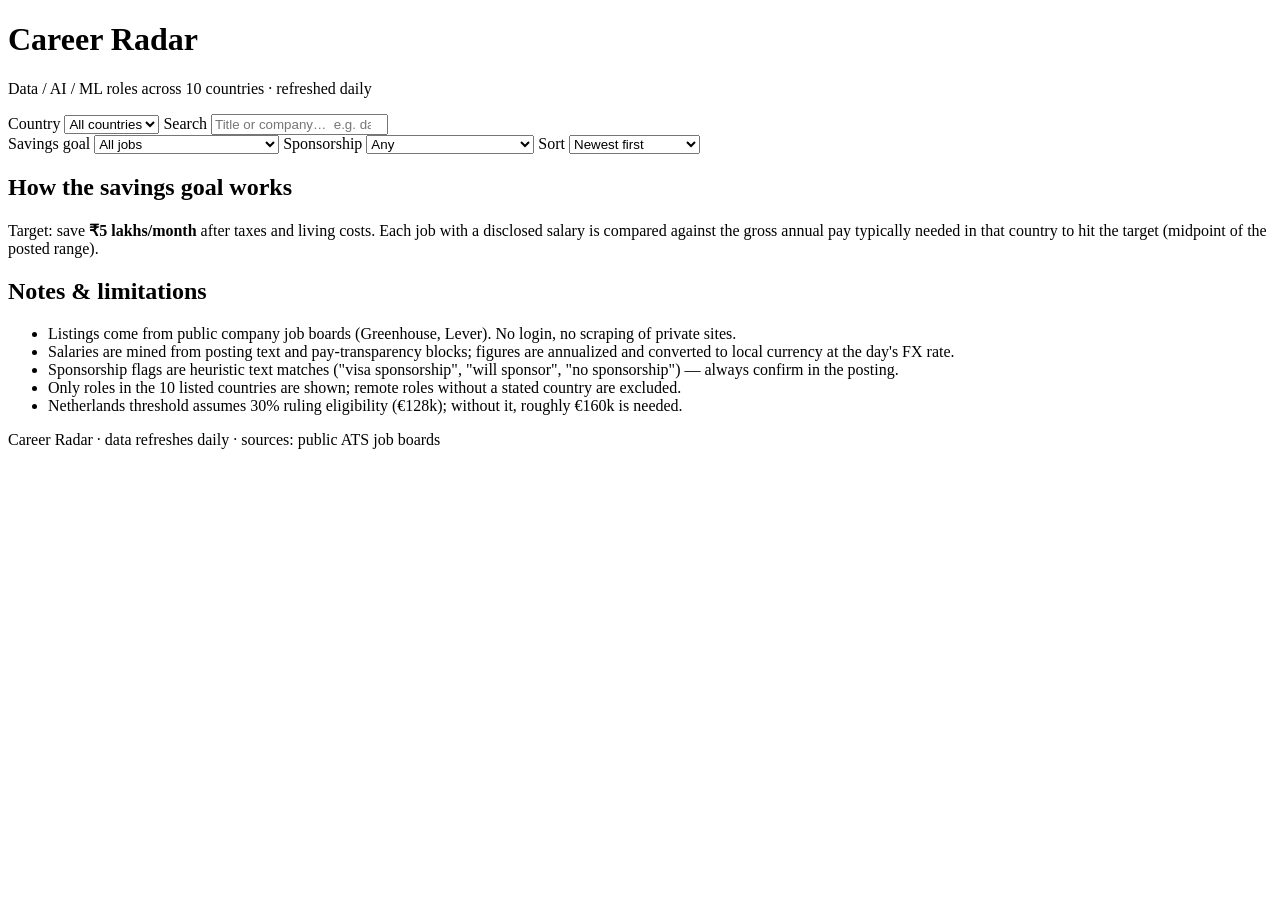
==== web/index.html @ e9793a6f "Add web/index.html" ====
<!DOCTYPE html>
<html lang="en">
<head>
<meta charset="UTF-8">
<meta name="viewport" content="width=device-width, initial-scale=1.0">
<title>Career Radar — International Data Jobs</title>
<meta name="description" content="Daily-refreshed international job board for data engineers, data scientists, AI/ML engineers and analysts across 10 countries.">
<link rel="stylesheet" href="styles.css">
</head>
<body>
<header class="topbar">
  <div class="wrap">
    <div class="brand">
      <span class="radar" aria-hidden="true"></span>
      <div>
        <h1>Career Radar</h1>
        <p class="sub">Data / AI / ML roles across 10 countries &middot; refreshed daily</p>
      </div>
    </div>
    <div class="meta">
      <span id="count" class="count"></span>
      <span id="refreshed" class="refreshed" title=""></span>
    </div>
  </div>
</header>

<main class="wrap">
  <section class="controls" aria-label="Filters">
    <div class="row">
      <label class="field">
        <span>Country</span>
        <select id="country">
          <option value="">All countries</option>
        </select>
      </label>
      <label class="field grow">
        <span>Search</span>
        <input id="search" type="search" placeholder="Title or company…  e.g. data engineer, Databricks" autocomplete="off">
      </label>
    </div>
    <div class="row">
      <label class="field">
        <span>Savings goal</span>
        <select id="goal">
          <option value="">All jobs</option>
          <option value="yes">Meets ₹5L/mo savings goal</option>
          <option value="unknown">Salary not disclosed</option>
          <option value="no">Below savings goal</option>
        </select>
      </label>
      <label class="field">
        <span>Sponsorship</span>
        <select id="spon">
          <option value="">Any</option>
          <option value="yes">Sponsorship mentioned</option>
          <option value="unknown">Not mentioned</option>
          <option value="no">Explicitly no sponsorship</option>
        </select>
      </label>
      <label class="field">
        <span>Sort</span>
        <select id="sort">
          <option value="new">Newest first</option>
          <option value="salary">Salary: high to low</option>
        </select>
      </label>
    </div>
  </section>

  <section id="results" class="results" aria-live="polite"></section>
  <div class="more-wrap">
    <button id="more" class="more" hidden>Show more</button>
  </div>

  <section class="about">
    <h2>How the savings goal works</h2>
    <p>Target: save <strong>₹5 lakhs/month</strong> after taxes and living costs.
    Each job with a disclosed salary is compared against the gross annual pay
    typically needed in that country to hit the target (midpoint of the posted range).</p>
    <div class="thresholds" id="thresholds"></div>
    <h2>Notes &amp; limitations</h2>
    <ul>
      <li>Listings come from public company job boards (Greenhouse, Lever). No login, no scraping of private sites.</li>
      <li>Salaries are mined from posting text and pay-transparency blocks; figures are annualized and converted to local currency at the day's FX rate.</li>
      <li>Sponsorship flags are heuristic text matches ("visa sponsorship", "will sponsor", "no sponsorship") — always confirm in the posting.</li>
      <li>Only roles in the 10 listed countries are shown; remote roles without a stated country are excluded.</li>
      <li class="netherlands-note">Netherlands threshold assumes 30% ruling eligibility (€128k); without it, roughly €160k is needed.</li>
    </ul>
  </section>
</main>

<footer class="wrap foot">
  <p>Career Radar &middot; data refreshes daily &middot; sources: public ATS job boards</p>
</footer>

<script src="app.js"></script>
</body>
</html>
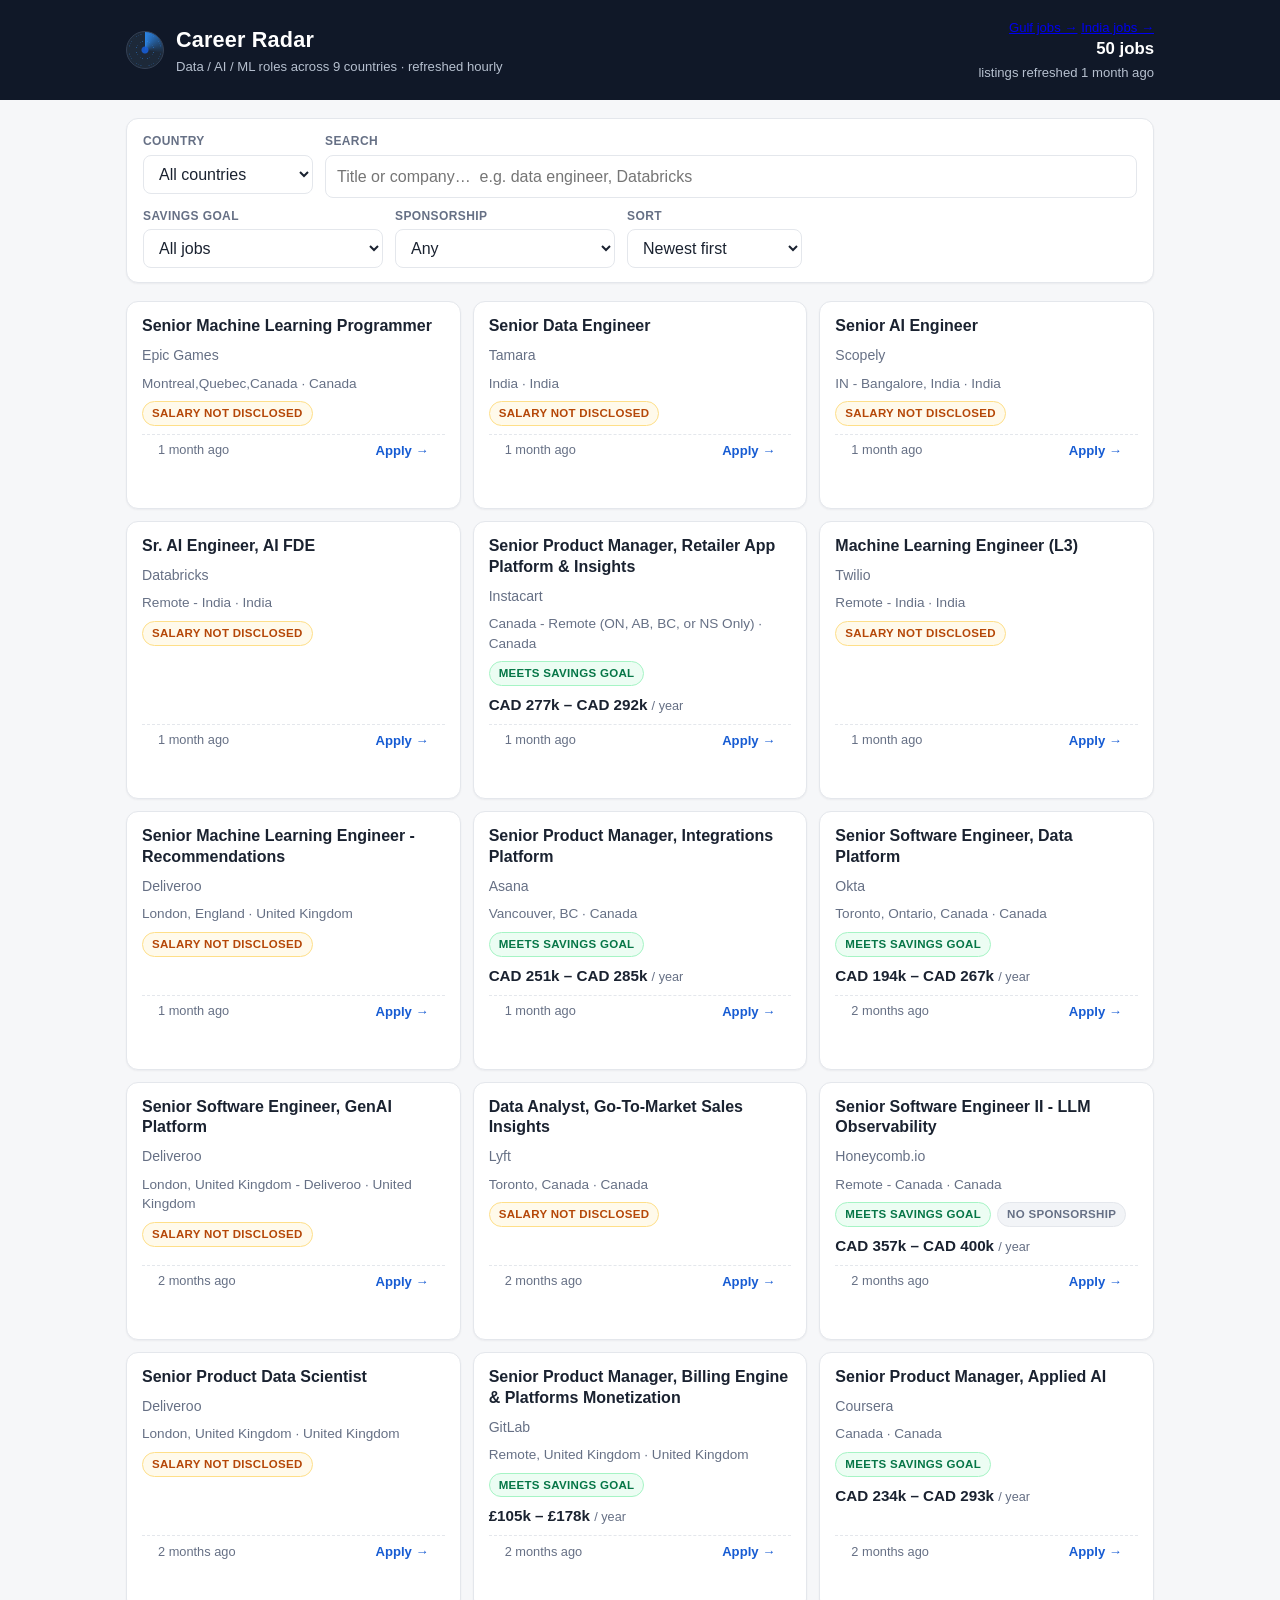
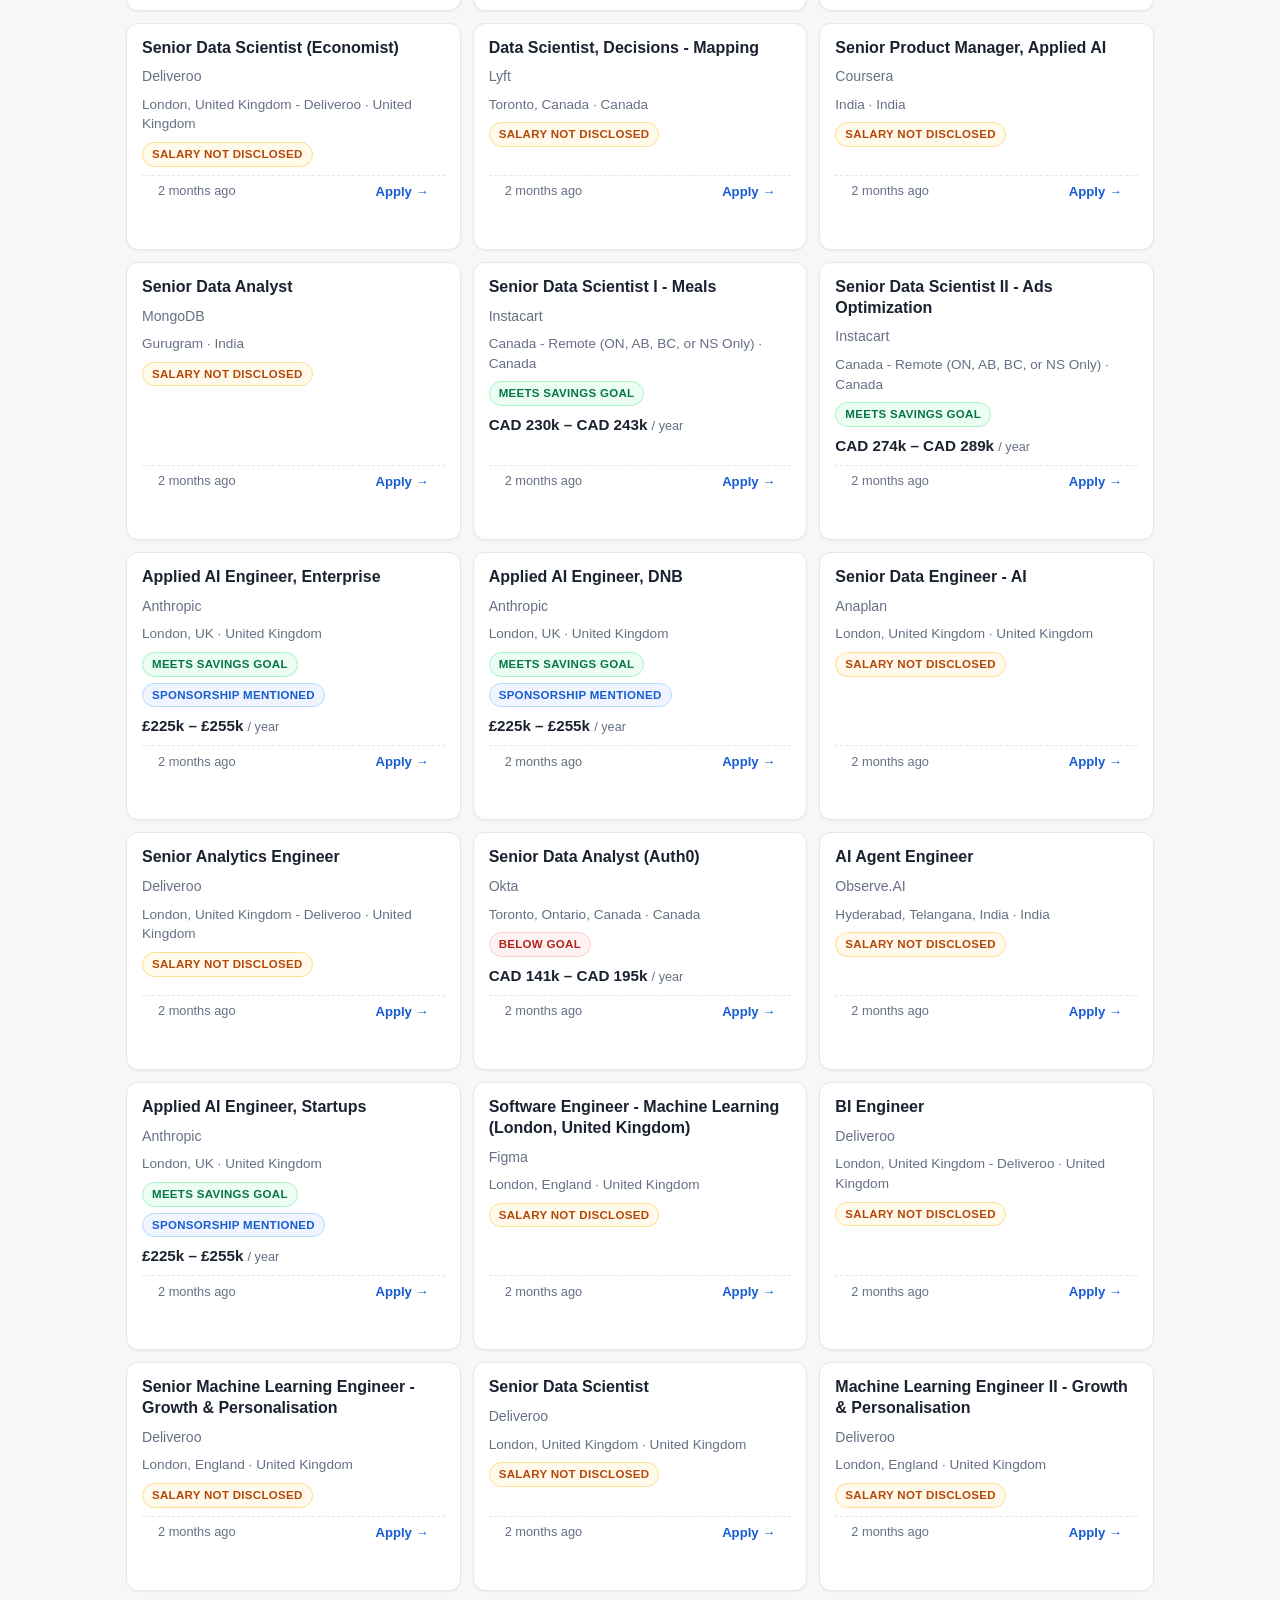
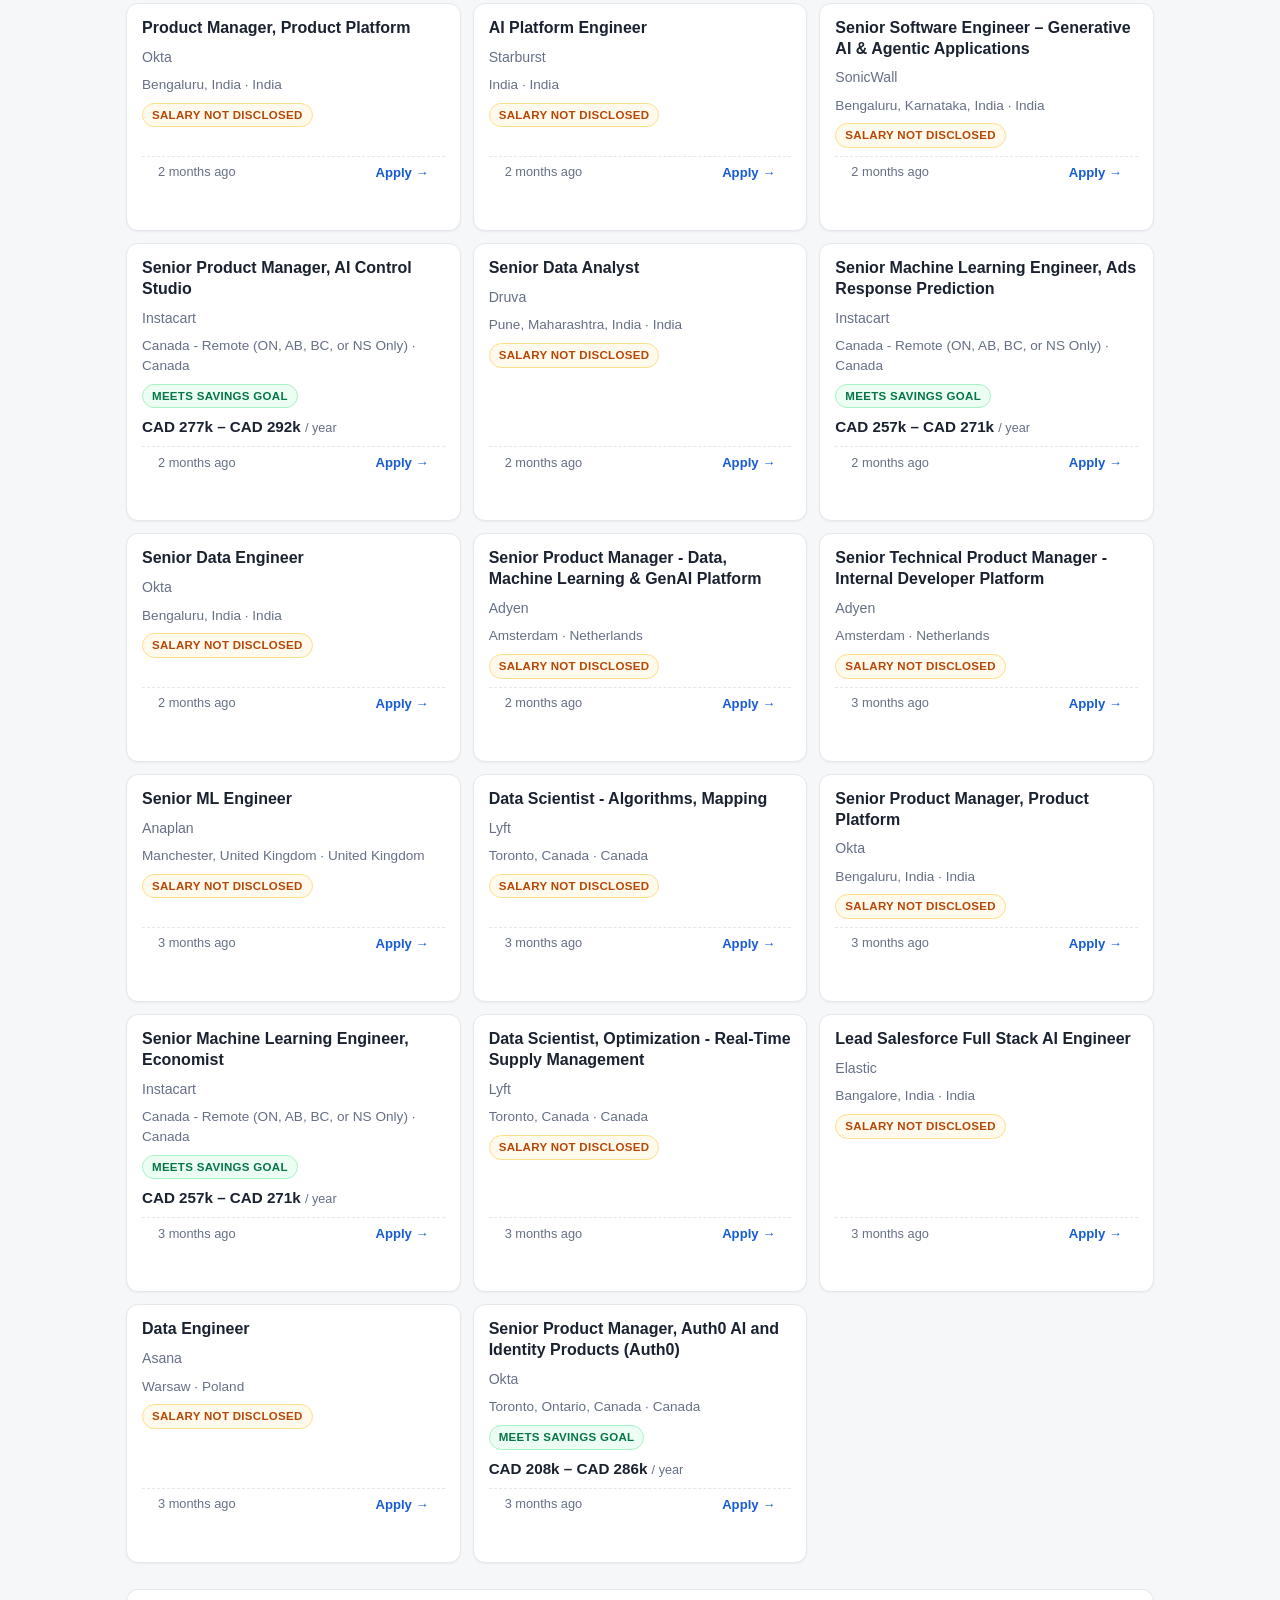
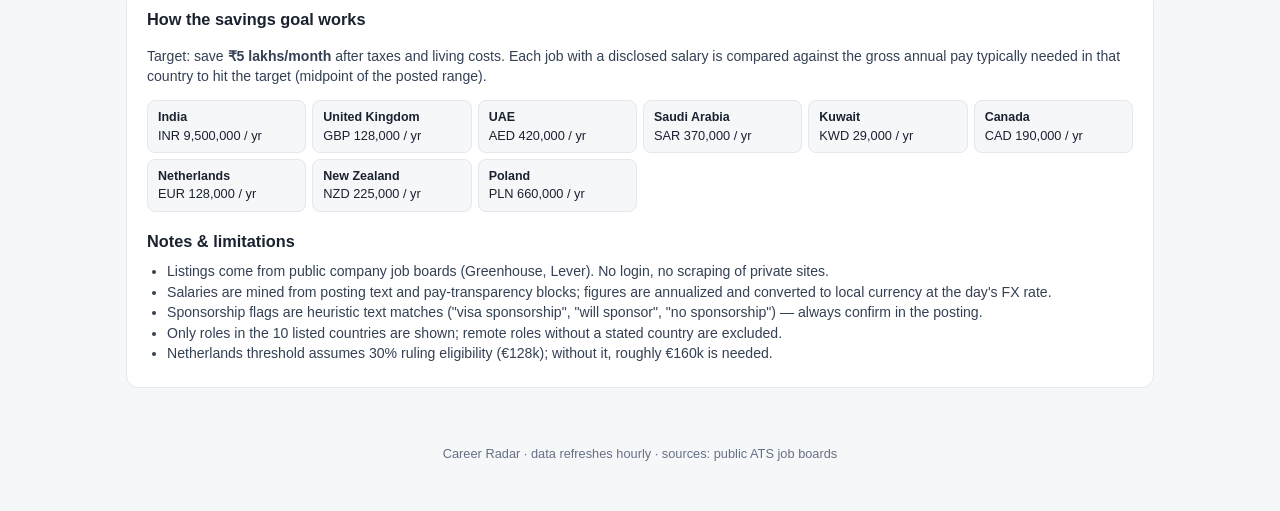
==== commit 77ccd045: "Add India jobs portal (Naukri.com source, ATS fallback)" ====
--- a/web/index.html
+++ b/web/index.html
@@ -4,7 +4,7 @@
 <meta charset="UTF-8">
 <meta name="viewport" content="width=device-width, initial-scale=1.0">
 <title>Career Radar — International Data Jobs</title>
-<meta name="description" content="Daily-refreshed international job board for data engineers, data scientists, AI/ML engineers and analysts across 10 countries.">
+<meta name="description" content="Hourly-refreshed international job board for data engineers, data scientists, AI/ML engineers and analysts across 9 countries.">
 <link rel="stylesheet" href="styles.css">
 </head>
 <body>
@@ -14,10 +14,12 @@
       <span class="radar" aria-hidden="true"></span>
       <div>
         <h1>Career Radar</h1>
-        <p class="sub">Data / AI / ML roles across 10 countries &middot; refreshed daily</p>
+        <p class="sub">Data / AI / ML roles across 9 countries &middot; refreshed hourly</p>
       </div>
     </div>
     <div class="meta">
+      <a class="nav-link" href="gulf/index.html">Gulf jobs &rarr;</a>
+      <a class="nav-link" href="india/index.html">India jobs &rarr;</a>
       <span id="count" class="count"></span>
       <span id="refreshed" class="refreshed" title=""></span>
     </div>
@@ -90,7 +92,7 @@
 </main>
 
 <footer class="wrap foot">
-  <p>Career Radar &middot; data refreshes daily &middot; sources: public ATS job boards</p>
+  <p>Career Radar &middot; data refreshes hourly &middot; sources: public ATS job boards</p>
 </footer>
 
 <script src="app.js"></script>
--- a/web/styles.css
+++ b/web/styles.css
@@ -0,0 +1,180 @@
+:root {
+  --bg: #f6f7f9;
+  --card: #ffffff;
+  --ink: #1a2230;
+  --muted: #667085;
+  --line: #e4e7ec;
+  --accent: #175cd3;
+  --accent-soft: #eff4ff;
+  --good: #067647;
+  --good-soft: #ecfdf3;
+  --warn: #b54708;
+  --warn-soft: #fffaeb;
+  --bad: #b42318;
+  --bad-soft: #fef3f2;
+  --radius: 12px;
+}
+* { box-sizing: border-box; }
+body {
+  margin: 0;
+  background: var(--bg);
+  color: var(--ink);
+  font-family: -apple-system, BlinkMacSystemFont, "Segoe UI", Roboto,
+    "Helvetica Neue", Arial, sans-serif;
+  line-height: 1.45;
+}
+.wrap { max-width: 1060px; margin: 0 auto; padding: 0 16px; }
+
+/* header */
+.topbar {
+  background: #101828;
+  color: #fff;
+  padding: 18px 0;
+  position: sticky;
+  top: 0;
+  z-index: 10;
+}
+.topbar .wrap {
+  display: flex;
+  justify-content: space-between;
+  align-items: center;
+  gap: 12px;
+  flex-wrap: wrap;
+}
+.brand { display: flex; align-items: center; gap: 12px; }
+.brand h1 { font-size: 1.35rem; margin: 0; letter-spacing: .2px; }
+.brand .sub { margin: 2px 0 0; color: #b6c0cf; font-size: .82rem; }
+.radar {
+  width: 38px; height: 38px; border-radius: 50%;
+  background:
+    radial-gradient(circle at 50% 50%, rgba(23,92,211,.9) 0 3px, transparent 4px),
+    conic-gradient(from 0deg, rgba(46,144,250,.9), transparent 28%),
+    radial-gradient(circle, transparent 34%, rgba(46,144,250,.55) 35%, transparent 36%),
+    radial-gradient(circle, transparent 62%, rgba(46,144,250,.35) 63%, transparent 64%),
+    #1d2939;
+  border: 1px solid #344054;
+  animation: sweep 3.2s linear infinite;
+}
+@keyframes sweep { to { filter: hue-rotate(0deg); transform: rotate(360deg); } }
+.meta { text-align: right; font-size: .82rem; color: #b6c0cf; }
+.count { display: block; font-size: 1.05rem; font-weight: 700; color: #fff; }
+.refreshed { display: block; margin-top: 2px; }
+
+/* controls */
+.controls {
+  background: var(--card);
+  border: 1px solid var(--line);
+  border-radius: var(--radius);
+  padding: 14px 16px;
+  margin: 18px 0;
+  box-shadow: 0 1px 2px rgba(16,24,40,.05);
+}
+.row { display: flex; gap: 12px; flex-wrap: wrap; margin-bottom: 10px; }
+.row:last-child { margin-bottom: 0; }
+.field { display: flex; flex-direction: column; gap: 4px; min-width: 170px; }
+.field.grow { flex: 1; min-width: 220px; }
+.field span { font-size: .75rem; font-weight: 600; color: var(--muted); text-transform: uppercase; letter-spacing: .4px; }
+.field select, .field input {
+  font: inherit;
+  padding: 9px 11px;
+  border: 1px solid var(--line);
+  border-radius: 8px;
+  background: #fff;
+  color: var(--ink);
+}
+.field select:focus, .field input:focus {
+  outline: 2px solid var(--accent);
+  outline-offset: -1px;
+  border-color: var(--accent);
+}
+
+/* cards */
+.results {
+  display: grid;
+  grid-template-columns: repeat(auto-fill, minmax(300px, 1fr));
+  gap: 12px;
+}
+.card {
+  background: var(--card);
+  border: 1px solid var(--line);
+  border-radius: var(--radius);
+  padding: 14px 15px;
+  display: flex;
+  flex-direction: column;
+  gap: 8px;
+  box-shadow: 0 1px 2px rgba(16,24,40,.05);
+}
+.card h3 { margin: 0; font-size: 1rem; line-height: 1.3; }
+.card h3 a { color: var(--ink); text-decoration: none; }
+.card h3 a:hover { color: var(--accent); text-decoration: underline; }
+.company { color: var(--muted); font-size: .88rem; margin: 0; }
+.loc { color: var(--muted); font-size: .85rem; margin: 0; }
+.badges { display: flex; flex-wrap: wrap; gap: 6px; }
+.badge {
+  font-size: .72rem; font-weight: 700;
+  padding: 3px 9px; border-radius: 999px;
+  text-transform: uppercase; letter-spacing: .3px;
+}
+.badge.goal-yes { background: var(--good-soft); color: var(--good); border: 1px solid #a6f4c5; }
+.badge.goal-no { background: var(--bad-soft); color: var(--bad); border: 1px solid #fecdca; }
+.badge.goal-unknown { background: var(--warn-soft); color: var(--warn); border: 1px solid #fedf89; }
+.badge.spon-yes { background: var(--accent-soft); color: var(--accent); border: 1px solid #b2ddff; }
+.badge.spon-no { background: #f2f4f7; color: var(--muted); border: 1px solid var(--line); }
+.salary { font-weight: 700; font-size: .95rem; margin: 0; }
+.salary small { font-weight: 400; color: var(--muted); }
+.card .foot {
+  display: flex; justify-content: space-between; align-items: center;
+  margin-top: auto; padding-top: 6px;
+  border-top: 1px dashed var(--line);
+  font-size: .8rem; color: var(--muted);
+}
+.apply {
+  font-size: .82rem; font-weight: 700; color: var(--accent);
+  text-decoration: none; white-space: nowrap;
+}
+.apply:hover { text-decoration: underline; }
+.empty {
+  grid-column: 1 / -1;
+  text-align: center; color: var(--muted);
+  padding: 40px 16px;
+  background: var(--card); border: 1px dashed var(--line);
+  border-radius: var(--radius);
+}
+.more-wrap { text-align: center; margin: 18px 0; }
+.more {
+  font: inherit; font-weight: 700;
+  padding: 10px 28px; border-radius: 999px;
+  border: 1px solid var(--accent); background: #fff; color: var(--accent);
+  cursor: pointer;
+}
+.more:hover { background: var(--accent-soft); }
+
+/* about */
+.about {
+  background: var(--card);
+  border: 1px solid var(--line);
+  border-radius: var(--radius);
+  padding: 18px 20px;
+  margin: 26px 0;
+}
+.about h2 { font-size: 1.02rem; margin: 18px 0 8px; }
+.about h2:first-child { margin-top: 0; }
+.about p, .about li { font-size: .88rem; color: #344054; }
+.about ul { padding-left: 20px; margin: 6px 0; }
+.thresholds {
+  display: grid;
+  grid-template-columns: repeat(auto-fill, minmax(150px, 1fr));
+  gap: 6px; margin-top: 10px;
+}
+.thresholds div {
+  background: var(--bg); border: 1px solid var(--line);
+  border-radius: 8px; padding: 7px 10px; font-size: .8rem;
+}
+.thresholds b { display: block; font-size: .78rem; }
+.foot { padding: 18px 16px 34px; color: var(--muted); font-size: .8rem; text-align: center; }
+
+@media (max-width: 560px) {
+  .field { min-width: 100%; }
+  .topbar .wrap { align-items: flex-start; }
+  .meta { text-align: left; }
+}
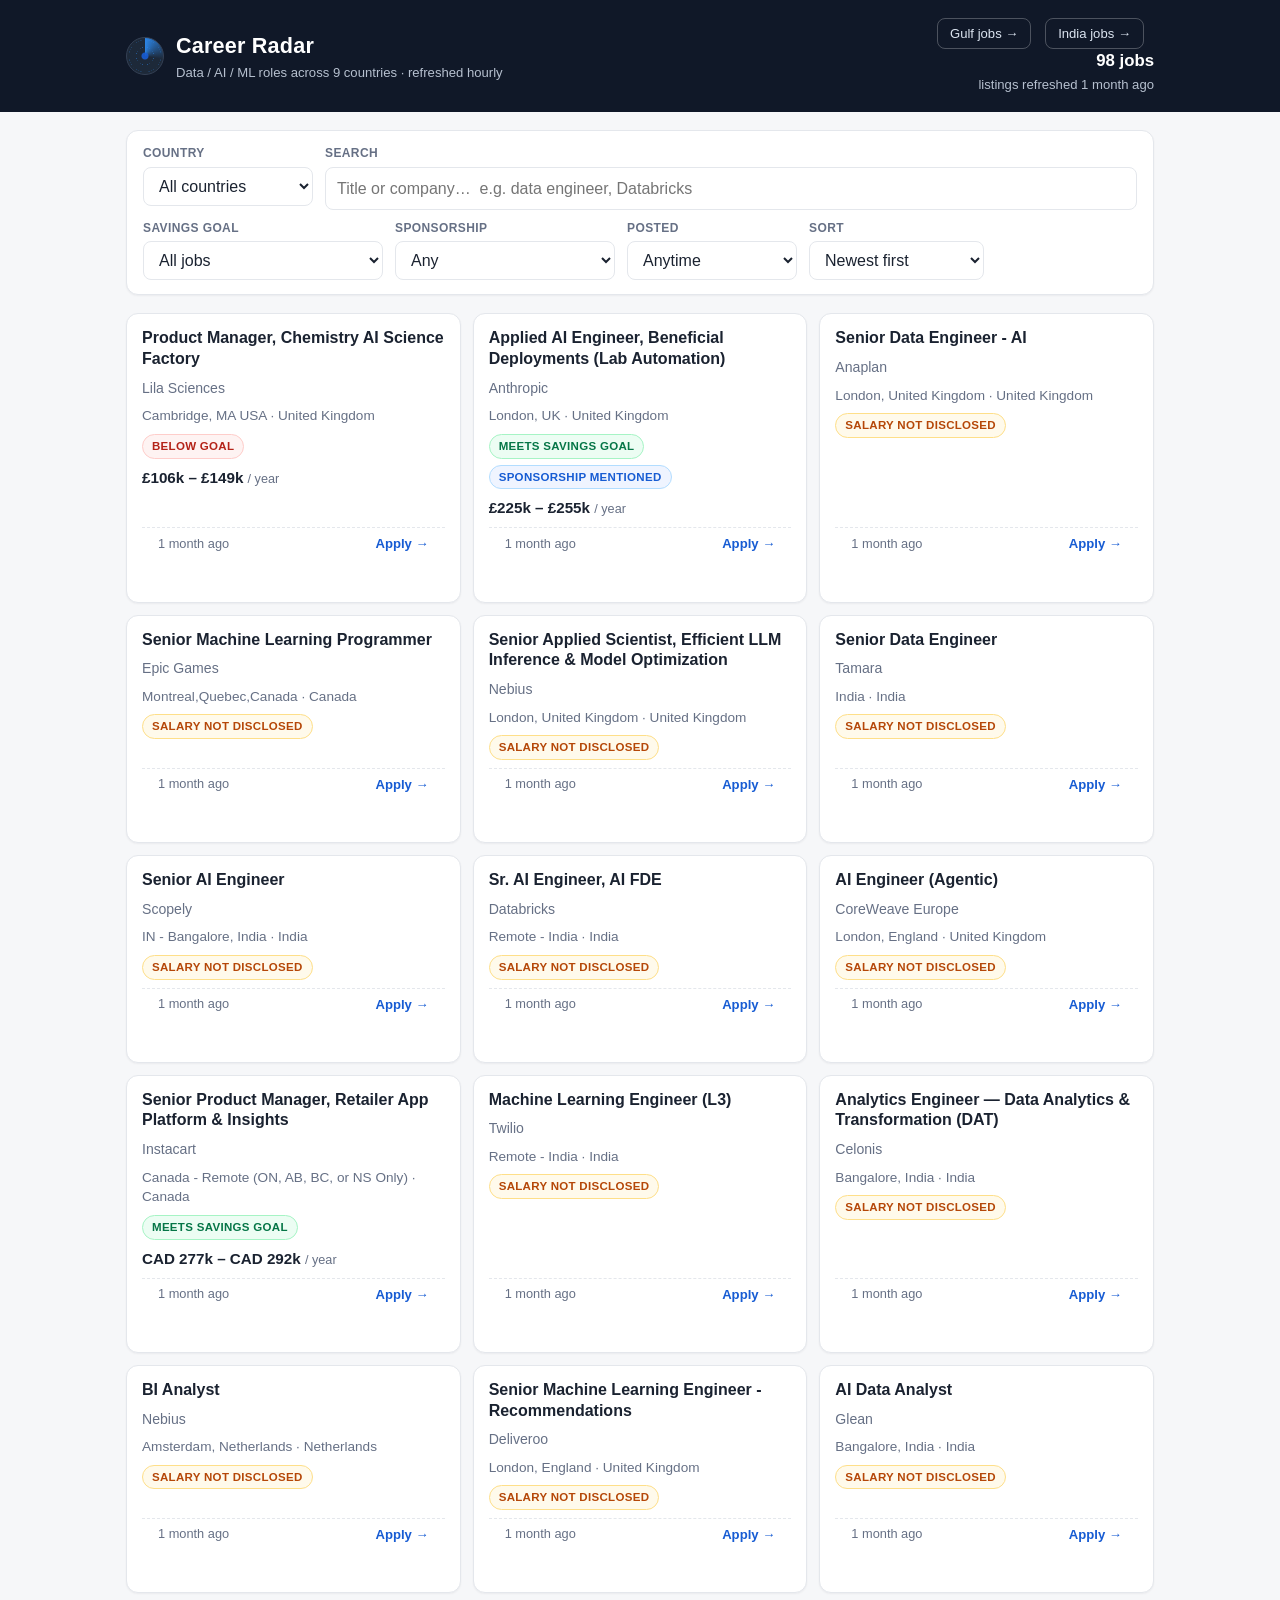
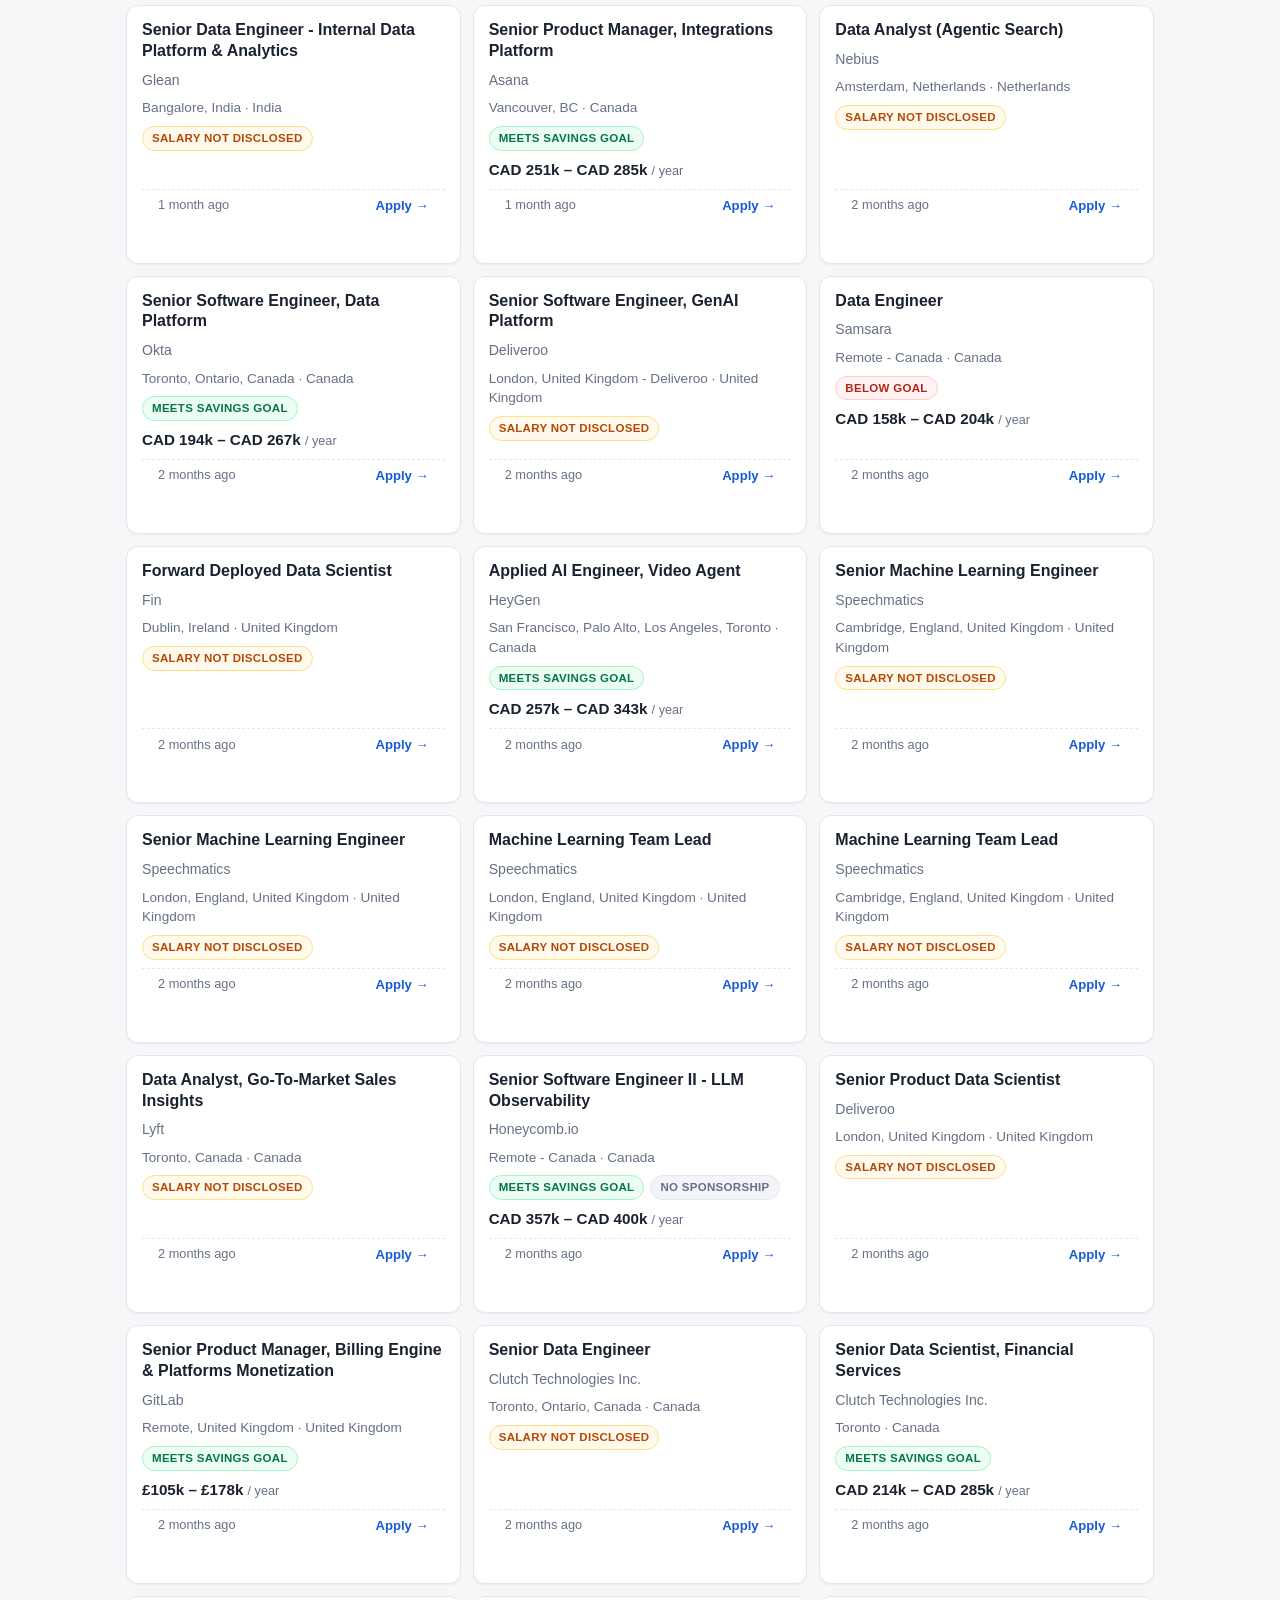
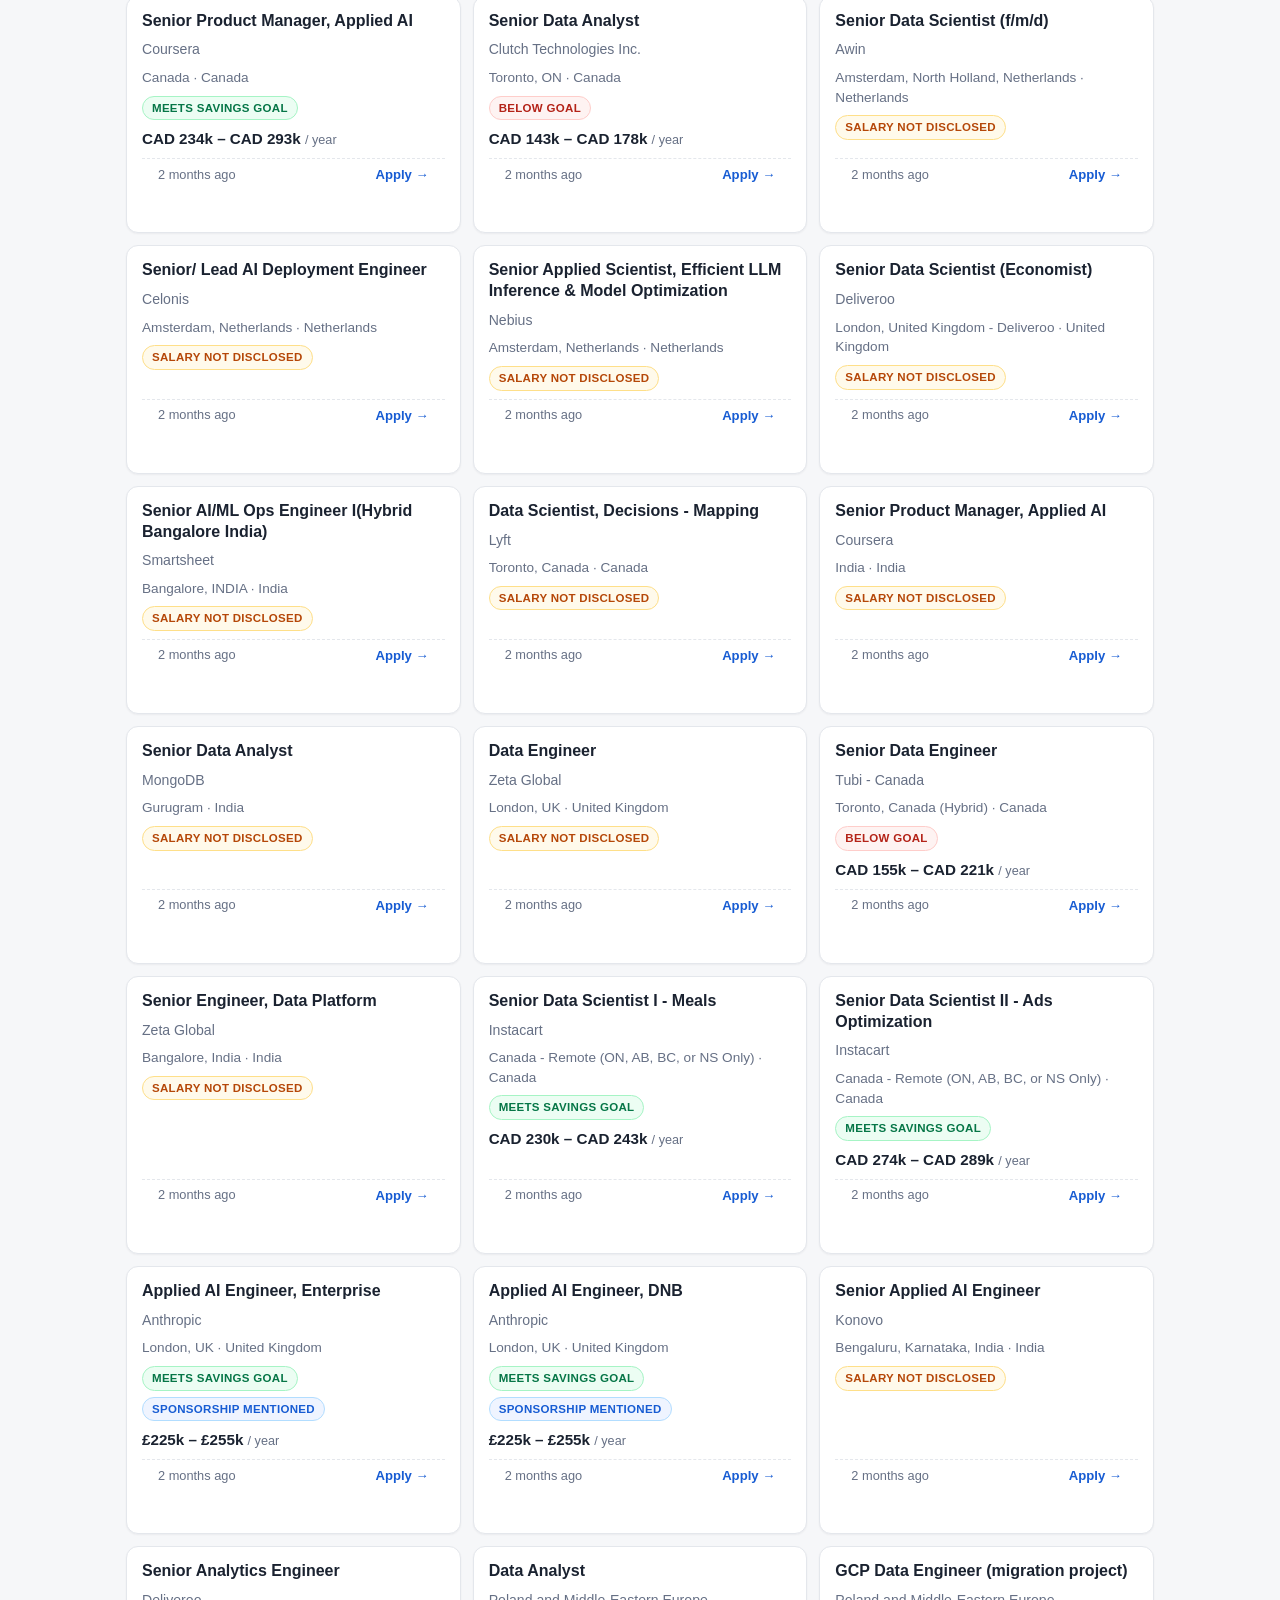
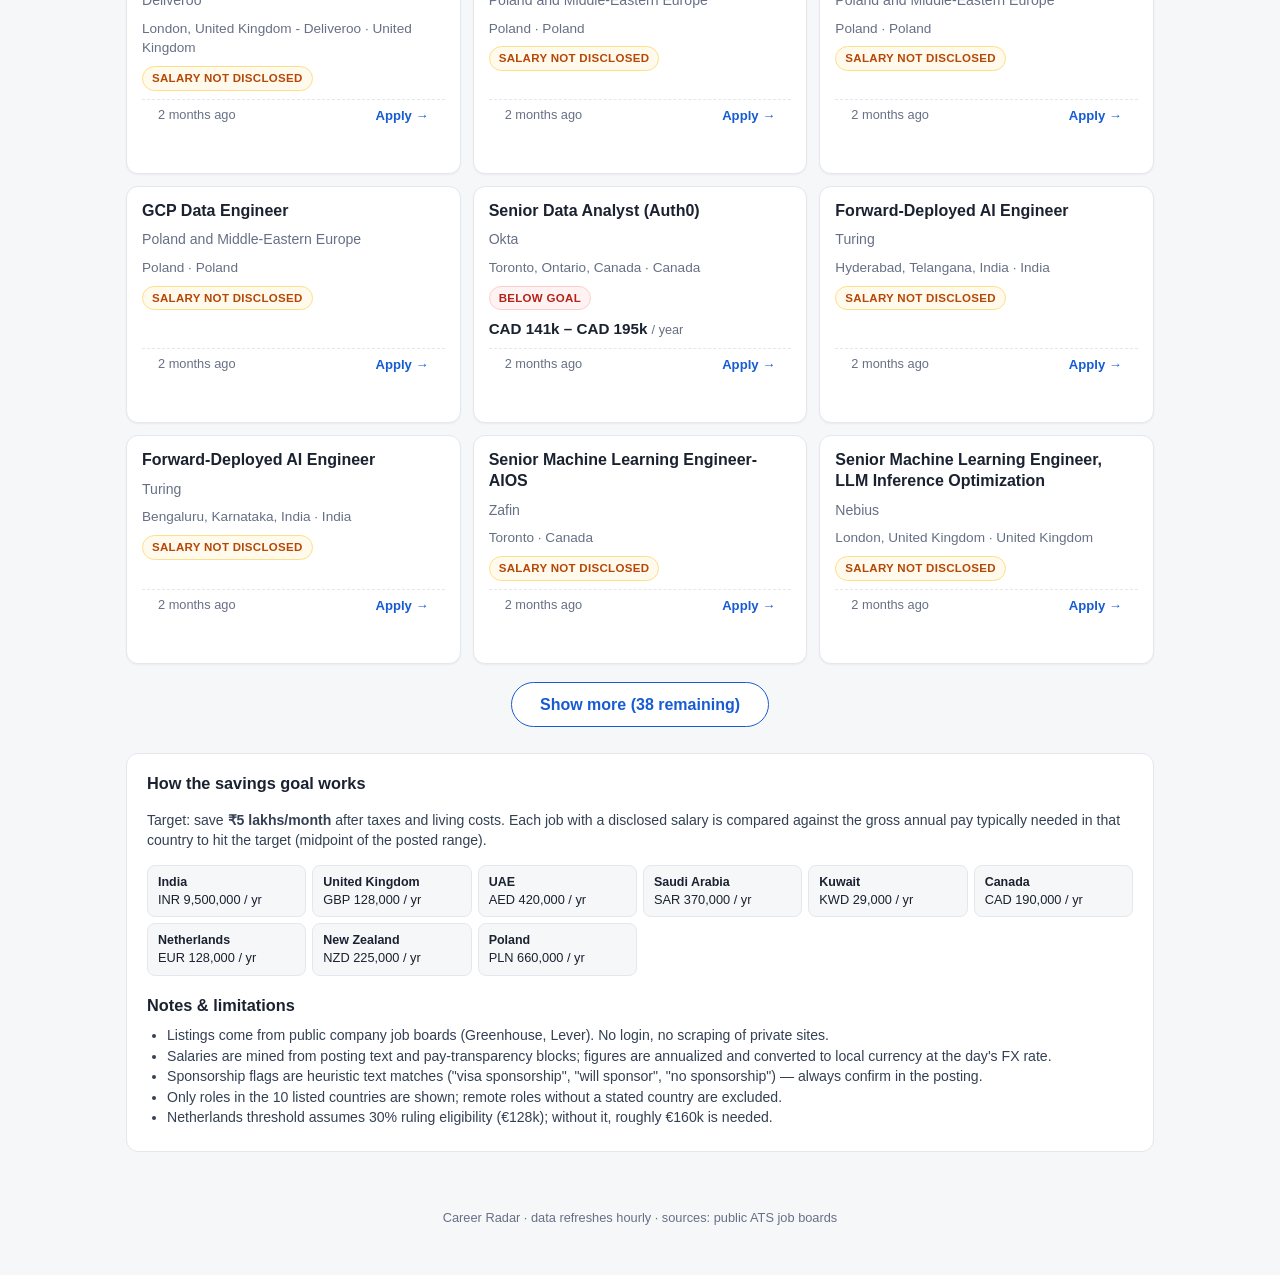
==== commit 1c388905: "Add Posted freshness filter (24h/3d/7d)" ====
--- a/web/index.html
+++ b/web/index.html
@@ -60,6 +60,15 @@
         </select>
       </label>
       <label class="field">
+        <span>Posted</span>
+        <select id="fresh">
+          <option value="">Anytime</option>
+          <option value="1">Last 24 hours</option>
+          <option value="3">Last 3 days</option>
+          <option value="7">Last 7 days</option>
+        </select>
+      </label>
+      <label class="field">
         <span>Sort</span>
         <select id="sort">
           <option value="new">Newest first</option>
--- a/web/styles.css
+++ b/web/styles.css
@@ -178,3 +178,17 @@
   .topbar .wrap { align-items: flex-start; }
   .meta { text-align: left; }
 }
+
+/* Gulf portal additions */
+.gulf-tag {
+  display: inline-block; font-size: .68rem; font-weight: 700;
+  background: #0e7a3d; color: #fff; border-radius: 6px;
+  padding: 2px 8px; margin-left: 6px; vertical-align: middle;
+  letter-spacing: .4px; text-transform: uppercase;
+}
+.nav-link {
+  display: inline-block; color: #dbe4f0; text-decoration: none;
+  border: 1px solid rgba(255,255,255,.25); border-radius: 8px;
+  padding: 5px 12px; font-size: .82rem; margin-right: 10px;
+}
+.nav-link:hover { background: rgba(255,255,255,.12); color: #fff; }
